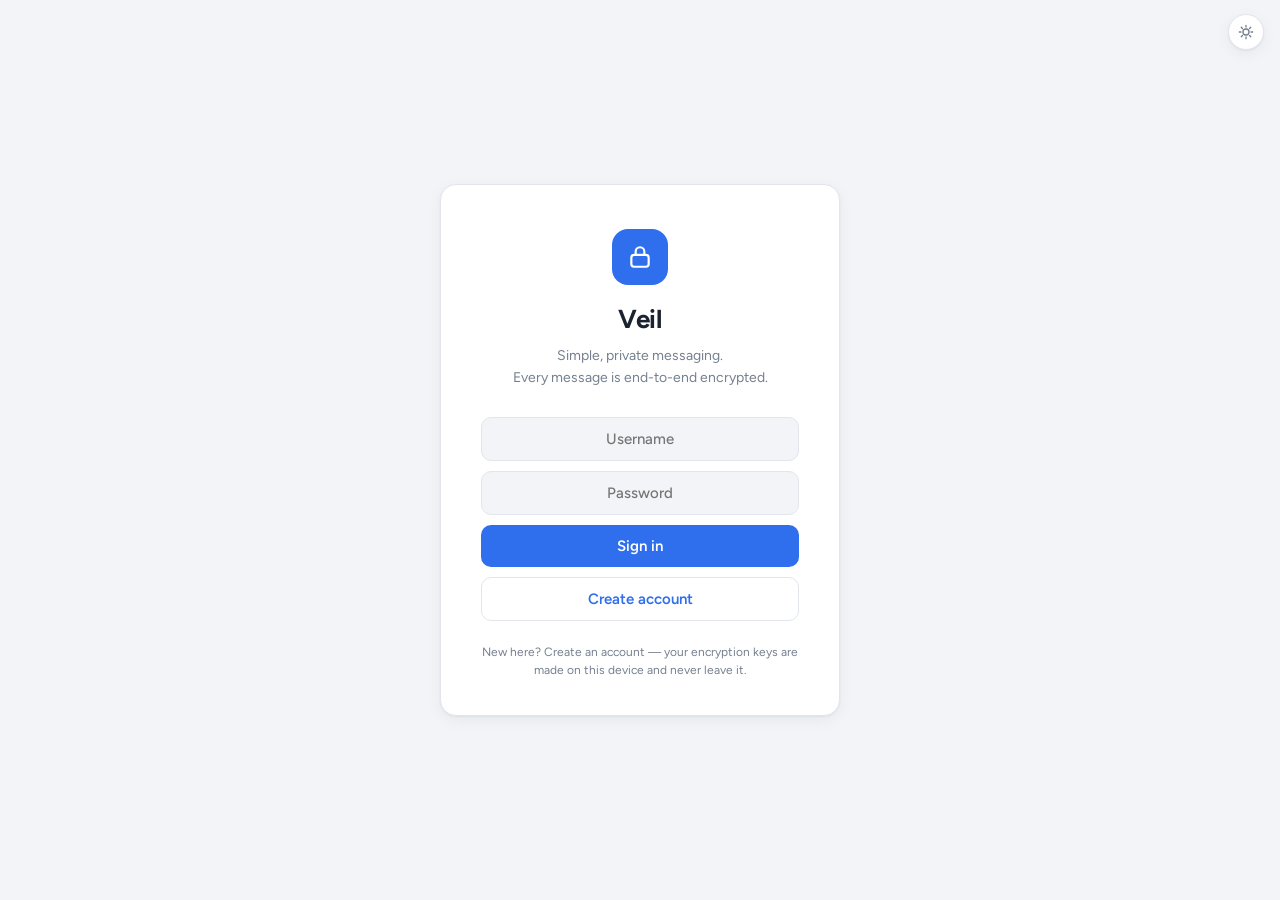
==== web/app/index.html @ 097c7e66 "accounts + dark mode relay: register/login with pbkdf2-sha256 password hashing (pure OTP crypto, no " ====
<!doctype html>
<html lang="en">
<head>
  <meta charset="utf-8" />
  <meta name="viewport" content="width=device-width, initial-scale=1" />
  <title>Veil</title>
  <link rel="preconnect" href="https://fonts.googleapis.com" />
  <link rel="preconnect" href="https://fonts.gstatic.com" crossorigin />
  <link href="https://fonts.googleapis.com/css2?family=Figtree:wght@400;500;600;700&family=JetBrains+Mono:wght@400;500&display=swap" rel="stylesheet" />
  <link rel="stylesheet" href="style.css" />
</head>
<body>
  <button id="theme-toggle" title="Toggle dark mode">
    <svg class="ic-sun" viewBox="0 0 24 24" width="16" height="16" fill="none" stroke="currentColor" stroke-width="2" stroke-linecap="round">
      <circle cx="12" cy="12" r="4.5" />
      <path d="M12 2v2.5M12 19.5V22M2 12h2.5M19.5 12H22M4.9 4.9l1.8 1.8M17.3 17.3l1.8 1.8M19.1 4.9l-1.8 1.8M6.7 17.3l-1.8 1.8" />
    </svg>
    <svg class="ic-moon" viewBox="0 0 24 24" width="16" height="16" fill="none" stroke="currentColor" stroke-width="2" stroke-linecap="round" stroke-linejoin="round">
      <path d="M21 12.8A9 9 0 1 1 11.2 3a7 7 0 0 0 9.8 9.8z" />
    </svg>
  </button>
  <!-- sign in -->
  <div id="gate">
    <div class="gate-card">
      <div class="logo">
        <svg viewBox="0 0 24 24" width="26" height="26" fill="none" stroke="currentColor" stroke-width="2" stroke-linecap="round">
          <rect x="4" y="10" width="16" height="11" rx="2.5" />
          <path d="M8 10V7a4 4 0 0 1 8 0v3" />
        </svg>
      </div>
      <h1>Veil</h1>
      <p class="tagline">Simple, private messaging.<br />Every message is end-to-end encrypted.</p>
      <form id="gate-form" autocomplete="off">
        <input id="gate-name" type="text" placeholder="Username" maxlength="24" spellcheck="false" autocomplete="username" required />
        <input id="gate-pass" type="password" placeholder="Password" minlength="6" autocomplete="current-password" required />
        <button type="submit">Sign in</button>
        <button type="button" id="register-btn" class="secondary">Create account</button>
      </form>
      <p class="gate-hint" id="gate-hint">New here? Create an account — your encryption keys are made on this device and never leave it.</p>
    </div>
  </div>

  <!-- main shell -->
  <main id="shell" hidden>
    <aside id="rail">
      <header class="rail-head">
        <span class="rail-brand">Veil</span>
        <span class="rail-tools">
          <span class="conn" id="conn-dot" title="connection status"></span>
          <button id="signout" class="icon-btn" title="Sign out">
            <svg viewBox="0 0 24 24" width="15" height="15" fill="none" stroke="currentColor" stroke-width="2" stroke-linecap="round" stroke-linejoin="round">
              <path d="M9 21H5a2 2 0 0 1-2-2V5a2 2 0 0 1 2-2h4" />
              <path d="M16 17l5-5-5-5M21 12H9" />
            </svg>
          </button>
        </span>
      </header>
      <div class="me">
        <span class="me-label">Signed in as</span>
        <span class="me-name" id="me-name"></span>
      </div>
      <form id="new-chat" autocomplete="off">
        <input id="new-chat-name" type="text" placeholder="Start a chat — enter a name" spellcheck="false" />
        <button type="submit" title="Start an encrypted chat">+</button>
      </form>
      <nav id="chat-list"></nav>
      <footer class="rail-foot">
        <svg viewBox="0 0 24 24" width="11" height="11" fill="none" stroke="currentColor" stroke-width="2.4" stroke-linecap="round">
          <rect x="4" y="10" width="16" height="11" rx="2.5" />
          <path d="M8 10V7a4 4 0 0 1 8 0v3" />
        </svg>
        <span>End-to-end encrypted · MLS</span>
      </footer>
    </aside>

    <section id="convo" class="empty">
      <div id="convo-empty">
        <p class="big-quiet">Select a chat</p>
        <p class="small-quiet">or start a new one — all messages are end-to-end encrypted</p>
      </div>
      <div id="convo-live" hidden>
        <header id="convo-head">
          <div class="head-id">
            <span class="avatar" id="convo-avatar"></span>
            <div>
              <h2 id="convo-title"></h2>
              <span id="convo-members" class="head-sub"></span>
            </div>
          </div>
          <div class="head-actions">
            <button id="add-person" title="Add someone to this chat">Add people</button>
            <button id="peek-wire" title="What the server actually sees">
              <svg viewBox="0 0 24 24" width="12" height="12" fill="none" stroke="currentColor" stroke-width="2.4" stroke-linecap="round">
                <rect x="4" y="10" width="16" height="11" rx="2.5" />
                <path d="M8 10V7a4 4 0 0 1 8 0v3" />
              </svg>
              Encryption
            </button>
          </div>
        </header>
        <div id="wire-peek" hidden>
          <p class="peek-title">What the server sees — latest frames, all opaque ciphertext</p>
          <pre id="wire-frames"></pre>
        </div>
        <div id="messages"></div>
        <form id="composer" autocomplete="off">
          <input id="composer-input" type="text" placeholder="Message" spellcheck="false" />
          <button type="submit" title="Send (encrypted)">
            <svg viewBox="0 0 24 24" width="19" height="19" fill="currentColor">
              <path d="M3.4 20.4 21.8 12 3.4 3.6l.01 6.53L15 12 3.41 13.87z" />
            </svg>
          </button>
        </form>
      </div>
    </section>
  </main>

  <script type="module" src="app.js"></script>
</body>
</html>
---- web/app/style.css ----
:root {
  --bg: #f2f4f7;
  --surface: #ffffff;
  --chat-bg: #e9edf2;
  --line: #e2e6ec;
  --text: #1b2330;
  --dim: #75808f;
  --blue: #2f6fed;
  --blue-deep: #2558c4;
  --blue-soft: #eaf1ff;
  --green: #2faf68;
  --red: #e05252;
  --note-bg: rgba(20, 30, 50, 0.07);
  --note-text: #5d6878;
  --scroll: #ccd3dc;
  --font: "Figtree", system-ui, sans-serif;
  --mono: "JetBrains Mono", monospace;
  --shadow: 0 1px 2px rgba(20, 30, 50, 0.06), 0 4px 16px rgba(20, 30, 50, 0.05);
}

:root[data-theme="dark"] {
  --bg: #0e1320;
  --surface: #171e2e;
  --chat-bg: #0b101a;
  --line: #242d42;
  --text: #e9edf5;
  --dim: #8d97ab;
  --blue: #3d7bfd;
  --blue-deep: #2f63d6;
  --blue-soft: rgba(61, 123, 253, 0.16);
  --green: #4cc380;
  --red: #e9606a;
  --note-bg: rgba(255, 255, 255, 0.08);
  --note-text: #9aa4b6;
  --scroll: #2c374f;
  --shadow: 0 1px 2px rgba(0, 0, 0, 0.35), 0 4px 18px rgba(0, 0, 0, 0.3);
}

* { box-sizing: border-box; margin: 0; }

[hidden] { display: none !important; }

html, body { height: 100%; }

body {
  background: var(--bg);
  color: var(--text);
  font-family: var(--font);
  font-size: 14.5px;
  overflow: hidden;
  -webkit-font-smoothing: antialiased;
  transition: background 0.25s;
}

button { font-family: var(--font); }

/* theme toggle — floats over everything, works on the sign-in screen too */
#theme-toggle {
  position: fixed;
  top: 14px;
  right: 16px;
  z-index: 50;
  width: 36px;
  height: 36px;
  border-radius: 50%;
  border: 1px solid var(--line);
  background: var(--surface);
  color: var(--dim);
  display: grid;
  place-items: center;
  cursor: pointer;
  box-shadow: var(--shadow);
  transition: color 0.15s, border-color 0.15s;
}
#theme-toggle:hover { color: var(--blue); border-color: var(--blue); }
#theme-toggle .ic-moon { display: none; }
:root[data-theme="dark"] #theme-toggle .ic-sun { display: none; }
:root[data-theme="dark"] #theme-toggle .ic-moon { display: block; }

.rail-tools { display: flex; align-items: center; gap: 10px; }
.icon-btn {
  background: transparent;
  border: none;
  color: var(--dim);
  padding: 4px;
  border-radius: 6px;
  cursor: pointer;
  display: grid;
  place-items: center;
  transition: color 0.15s, background 0.15s;
}
.icon-btn:hover { color: var(--red); background: var(--bg); }

#gate-form .secondary {
  background: transparent;
  color: var(--blue);
  border: 1px solid var(--line);
}
#gate-form .secondary:hover { background: var(--blue-soft); }

/* ---------- sign in ---------- */
#gate {
  position: fixed;
  inset: 0;
  display: grid;
  place-items: center;
  z-index: 5;
  background: var(--bg);
  transition: opacity 0.4s ease, visibility 0.4s;
}
#gate.lifted { opacity: 0; visibility: hidden; }
.gate-card {
  background: var(--surface);
  border: 1px solid var(--line);
  border-radius: 16px;
  box-shadow: var(--shadow);
  padding: 44px 40px 36px;
  width: min(400px, calc(100vw - 32px));
  text-align: center;
  animation: card-in 0.45s cubic-bezier(0.2, 0.7, 0.2, 1) both;
}
@keyframes card-in { from { opacity: 0; transform: translateY(10px); } to { opacity: 1; transform: none; } }
.logo {
  width: 56px;
  height: 56px;
  border-radius: 16px;
  background: var(--blue);
  color: #fff;
  display: grid;
  place-items: center;
  margin: 0 auto 18px;
}
.gate-card h1 { font-size: 26px; font-weight: 700; letter-spacing: -0.01em; }
.tagline { color: var(--dim); margin: 10px 0 28px; font-size: 14px; line-height: 1.55; }
#gate-form { display: grid; gap: 10px; }
#gate-form input {
  background: var(--bg);
  border: 1px solid var(--line);
  border-radius: 10px;
  color: var(--text);
  font: 500 15px var(--font);
  text-align: center;
  padding: 12px;
  outline: none;
  transition: border-color 0.15s, box-shadow 0.15s;
}
#gate-form input:focus { border-color: var(--blue); box-shadow: 0 0 0 3px var(--blue-soft); }
#gate-form button {
  background: var(--blue);
  color: #fff;
  border: none;
  border-radius: 10px;
  font: 600 15px var(--font);
  padding: 12px;
  cursor: pointer;
  transition: background 0.15s;
}
#gate-form button:hover { background: var(--blue-deep); }
.gate-hint { margin-top: 22px; color: var(--dim); font-size: 12px; line-height: 1.5; }
.gate-hint.err { color: var(--red); }

/* ---------- shell ---------- */
#shell {
  display: grid;
  grid-template-columns: 320px 1fr;
  height: 100vh;
}

#rail {
  background: var(--surface);
  border-right: 1px solid var(--line);
  display: flex;
  flex-direction: column;
  min-width: 0;
}
.rail-head {
  display: flex;
  align-items: center;
  justify-content: space-between;
  padding: 16px 18px 8px;
}
.rail-brand { font-size: 19px; font-weight: 700; letter-spacing: -0.01em; }
.conn { width: 9px; height: 9px; border-radius: 50%; background: var(--red); transition: background 0.3s; }
.conn.live { background: var(--green); }

.me { padding: 0 18px 12px; }
.me-label { color: var(--dim); font-size: 12px; margin-right: 6px; }
.me-name { font-weight: 600; }

#new-chat { display: flex; gap: 8px; padding: 0 12px 12px; border-bottom: 1px solid var(--line); }
#new-chat input {
  flex: 1;
  background: var(--bg);
  border: 1px solid transparent;
  border-radius: 9px;
  color: var(--text);
  font: 400 13.5px var(--font);
  padding: 9px 13px;
  outline: none;
  min-width: 0;
  transition: border-color 0.15s, background 0.15s;
}
#new-chat input:focus { background: var(--surface); border-color: var(--blue); }
#new-chat button {
  background: var(--blue);
  border: none;
  border-radius: 9px;
  color: #fff;
  font-size: 18px;
  width: 38px;
  cursor: pointer;
  transition: background 0.15s;
}
#new-chat button:hover { background: var(--blue-deep); }

#chat-list { flex: 1; overflow-y: auto; padding: 6px; }
.chat-item {
  width: 100%;
  display: flex;
  align-items: center;
  gap: 12px;
  text-align: left;
  background: transparent;
  border: none;
  border-radius: 10px;
  color: var(--text);
  padding: 9px 12px;
  cursor: pointer;
  transition: background 0.12s;
}
.chat-item:hover { background: var(--bg); }
.chat-item.active { background: var(--blue); color: #fff; }
.chat-item.active .last, .chat-item.active .time { color: rgba(255, 255, 255, 0.75); }

.avatar {
  flex: none;
  width: 42px;
  height: 42px;
  border-radius: 50%;
  display: grid;
  place-items: center;
  color: #fff;
  font-weight: 600;
  font-size: 16px;
  text-transform: uppercase;
  user-select: none;
}

.ci-main { flex: 1; min-width: 0; display: grid; gap: 1px; }
.ci-main .who { font-weight: 600; font-size: 14.5px; white-space: nowrap; overflow: hidden; text-overflow: ellipsis; }
.ci-main .last { color: var(--dim); font-size: 12.5px; white-space: nowrap; overflow: hidden; text-overflow: ellipsis; }
.ci-side { flex: none; display: grid; justify-items: end; gap: 4px; }
.ci-side .time { color: var(--dim); font-size: 11px; }
.badge {
  background: var(--blue);
  color: #fff;
  font-size: 11px;
  font-weight: 600;
  border-radius: 10px;
  padding: 1px 7px;
}
.chat-item.active .badge { background: #fff; color: var(--blue); }

.rail-foot {
  display: flex;
  align-items: center;
  gap: 6px;
  padding: 11px 18px;
  border-top: 1px solid var(--line);
  color: var(--dim);
  font-size: 11.5px;
}

/* ---------- conversation ---------- */
#convo { display: flex; flex-direction: column; height: 100vh; background: var(--chat-bg); min-width: 0; }
#convo-empty { flex: 1; display: grid; place-content: center; gap: 6px; text-align: center; }
.big-quiet { font-size: 17px; font-weight: 600; color: var(--dim); }
.small-quiet { color: var(--dim); font-size: 13px; }

#convo-live { display: flex; flex-direction: column; height: 100vh; }
#convo-head {
  display: flex;
  align-items: center;
  justify-content: space-between;
  padding: 10px 18px;
  background: var(--surface);
  border-bottom: 1px solid var(--line);
}
.head-id { display: flex; align-items: center; gap: 12px; min-width: 0; }
.head-id .avatar { width: 40px; height: 40px; font-size: 15px; }
#convo-title { font-size: 16px; font-weight: 700; letter-spacing: -0.01em; }
.head-sub { color: var(--green); font-size: 12px; }
.head-actions { display: flex; gap: 8px; }
.head-actions button {
  display: inline-flex;
  align-items: center;
  gap: 6px;
  background: transparent;
  border: 1px solid var(--line);
  border-radius: 8px;
  color: var(--dim);
  font: 500 12.5px var(--font);
  padding: 7px 12px;
  cursor: pointer;
  transition: border-color 0.15s, color 0.15s, background 0.15s;
}
.head-actions button:hover { border-color: var(--blue); color: var(--blue); background: var(--blue-soft); }
#peek-wire.flash { animation: peek-flash 0.5s; }
@keyframes peek-flash {
  0% { border-color: var(--blue); color: var(--blue); background: var(--blue-soft); }
  100% { background: transparent; }
}

#wire-peek {
  background: var(--surface);
  border-bottom: 1px solid var(--line);
  padding: 12px 18px;
  max-height: 170px;
  overflow-y: auto;
}
.peek-title { color: var(--dim); font-size: 11.5px; font-weight: 600; margin-bottom: 6px; }
#wire-frames { color: var(--dim); font-family: var(--mono); font-size: 11px; line-height: 1.7; white-space: pre-wrap; word-break: break-all; }

#messages {
  flex: 1;
  overflow-y: auto;
  padding: 22px 8%;
  display: flex;
  flex-direction: column;
  gap: 6px;
}
.msg { max-width: 62%; display: grid; gap: 2px; animation: msg-in 0.22s ease-out; }
@keyframes msg-in { from { opacity: 0; transform: translateY(5px); } to { opacity: 1; transform: none; } }
.msg.out { align-self: flex-end; }
.msg .sender { font-size: 12px; font-weight: 600; padding-left: 12px; }
.msg .bubble {
  position: relative;
  border-radius: 16px;
  padding: 8px 13px;
  font-size: 14.5px;
  line-height: 1.45;
  word-break: break-word;
  width: fit-content;
  box-shadow: 0 1px 1px rgba(20, 30, 50, 0.05);
}
.msg.in .bubble { background: var(--surface); border-bottom-left-radius: 5px; }
.msg.out .bubble { background: var(--blue); color: #fff; border-bottom-right-radius: 5px; margin-left: auto; }
.msg .bubble .t {
  float: right;
  margin: 9px -3px -3px 9px;
  font-size: 10.5px;
  color: var(--dim);
  user-select: none;
}
.msg.out .bubble .t { color: rgba(255, 255, 255, 0.7); }
.msg.sys { align-self: center; max-width: 86%; }
.msg.sys .note {
  background: var(--note-bg);
  color: var(--note-text);
  font-size: 12px;
  border-radius: 12px;
  padding: 4px 12px;
  text-align: center;
}

#composer {
  display: flex;
  gap: 10px;
  padding: 12px 8%;
  background: var(--surface);
  border-top: 1px solid var(--line);
}
#composer input {
  flex: 1;
  background: var(--bg);
  border: 1px solid transparent;
  border-radius: 22px;
  color: var(--text);
  font: 400 14.5px var(--font);
  padding: 11px 18px;
  outline: none;
  min-width: 0;
  transition: border-color 0.15s, background 0.15s;
}
#composer input:focus { background: var(--surface); border-color: var(--blue); }
#composer button {
  flex: none;
  width: 44px;
  height: 44px;
  border-radius: 50%;
  background: var(--blue);
  border: none;
  color: #fff;
  display: grid;
  place-items: center;
  cursor: pointer;
  transition: background 0.15s, transform 0.1s;
}
#composer button:hover { background: var(--blue-deep); }
#composer button:active { transform: scale(0.94); }

::-webkit-scrollbar { width: 8px; }
::-webkit-scrollbar-thumb { background: var(--scroll); border-radius: 4px; }
::-webkit-scrollbar-track { background: transparent; }
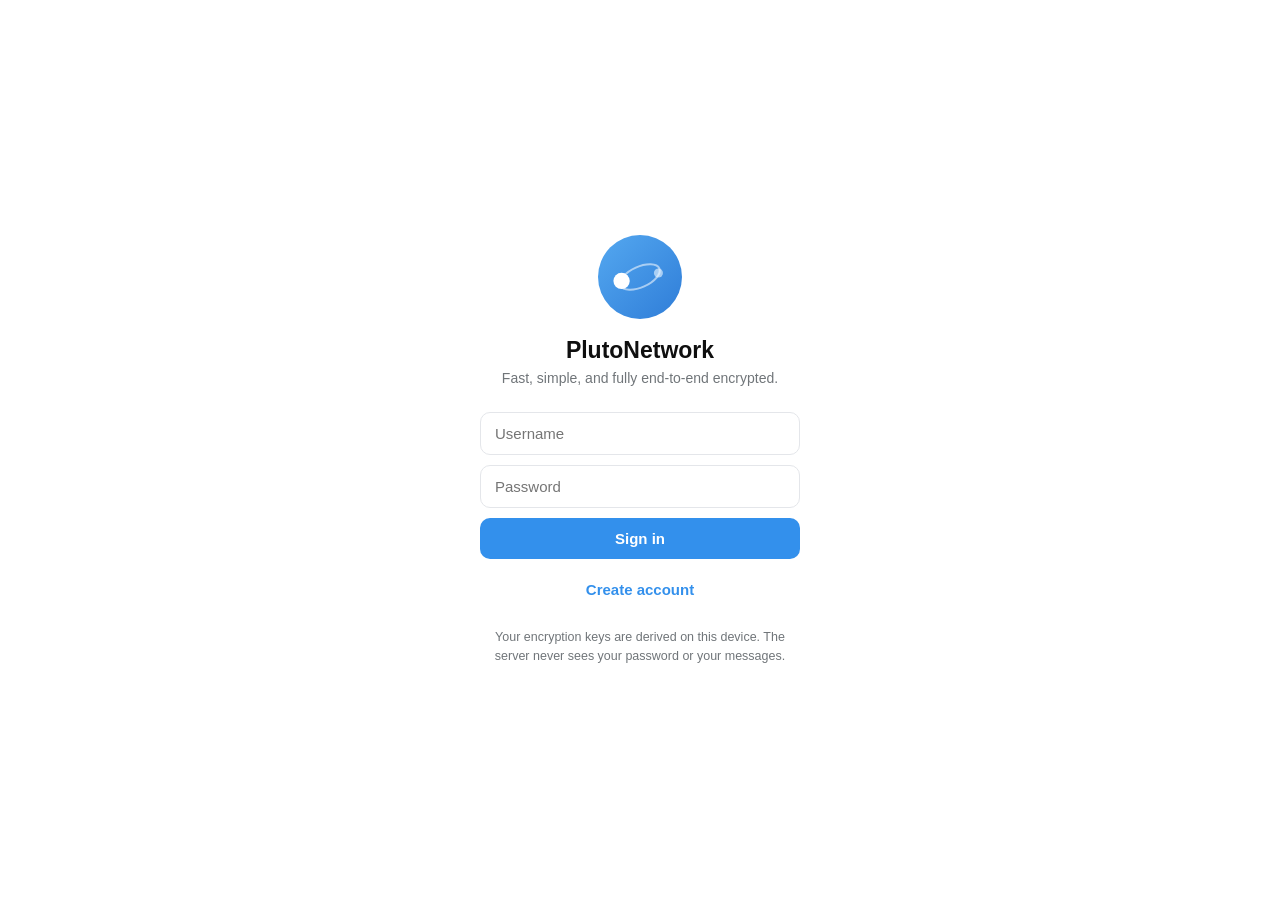
==== commit 37192b95: "PlutoNetwork: rename from Veil, Telegram-style UI, media, vault sync, deploy - Rename Veil -> PlutoN" ====
--- a/web/app/index.html
+++ b/web/app/index.html
@@ -3,40 +3,35 @@
 <head>
   <meta charset="utf-8" />
   <meta name="viewport" content="width=device-width, initial-scale=1" />
-  <title>Veil</title>
-  <link rel="preconnect" href="https://fonts.googleapis.com" />
-  <link rel="preconnect" href="https://fonts.gstatic.com" crossorigin />
-  <link href="https://fonts.googleapis.com/css2?family=Figtree:wght@400;500;600;700&family=JetBrains+Mono:wght@400;500&display=swap" rel="stylesheet" />
-  <link rel="stylesheet" href="style.css" />
+  <title>PlutoNetwork</title>
+  <link rel="icon" type="image/svg+xml" href="favicon.svg" />
+  <link rel="stylesheet" href="style.css?v=2" />
 </head>
 <body>
-  <button id="theme-toggle" title="Toggle dark mode">
-    <svg class="ic-sun" viewBox="0 0 24 24" width="16" height="16" fill="none" stroke="currentColor" stroke-width="2" stroke-linecap="round">
-      <circle cx="12" cy="12" r="4.5" />
-      <path d="M12 2v2.5M12 19.5V22M2 12h2.5M19.5 12H22M4.9 4.9l1.8 1.8M17.3 17.3l1.8 1.8M19.1 4.9l-1.8 1.8M6.7 17.3l-1.8 1.8" />
-    </svg>
-    <svg class="ic-moon" viewBox="0 0 24 24" width="16" height="16" fill="none" stroke="currentColor" stroke-width="2" stroke-linecap="round" stroke-linejoin="round">
-      <path d="M21 12.8A9 9 0 1 1 11.2 3a7 7 0 0 0 9.8 9.8z" />
-    </svg>
-  </button>
+  <!-- the Binary mark: Pluto + Charon around a shared barycenter -->
+  <svg width="0" height="0" style="position:absolute" aria-hidden="true">
+    <defs>
+      <symbol id="mark" viewBox="0 0 96 96">
+        <ellipse cx="48" cy="48" rx="35" ry="17" fill="none" stroke="var(--mk-ring)" stroke-width="3.4" transform="rotate(-24 48 48)"/>
+        <circle cx="17.5" cy="54.5" r="13.5" fill="var(--mk-1)"/>
+        <circle cx="78.5" cy="41.5" r="7.5" fill="var(--mk-2)"/>
+      </symbol>
+    </defs>
+  </svg>
+
   <!-- sign in -->
   <div id="gate">
     <div class="gate-card">
-      <div class="logo">
-        <svg viewBox="0 0 24 24" width="26" height="26" fill="none" stroke="currentColor" stroke-width="2" stroke-linecap="round">
-          <rect x="4" y="10" width="16" height="11" rx="2.5" />
-          <path d="M8 10V7a4 4 0 0 1 8 0v3" />
-        </svg>
-      </div>
-      <h1>Veil</h1>
-      <p class="tagline">Simple, private messaging.<br />Every message is end-to-end encrypted.</p>
+      <div class="logo"><svg><use href="#mark"/></svg></div>
+      <h1>PlutoNetwork</h1>
+      <p class="tagline">Fast, simple, and fully end-to-end encrypted.</p>
       <form id="gate-form" autocomplete="off">
         <input id="gate-name" type="text" placeholder="Username" maxlength="24" spellcheck="false" autocomplete="username" required />
         <input id="gate-pass" type="password" placeholder="Password" minlength="6" autocomplete="current-password" required />
         <button type="submit">Sign in</button>
         <button type="button" id="register-btn" class="secondary">Create account</button>
       </form>
-      <p class="gate-hint" id="gate-hint">New here? Create an account — your encryption keys are made on this device and never leave it.</p>
+      <p class="gate-hint" id="gate-hint">Your encryption keys are derived on this device. The server never sees your password or your messages.</p>
     </div>
   </div>
 
@@ -44,39 +39,56 @@
   <main id="shell" hidden>
     <aside id="rail">
       <header class="rail-head">
-        <span class="rail-brand">Veil</span>
+        <span class="brand-mark"><svg><use href="#mark"/></svg></span>
+        <span class="rail-brand">PlutoNetwork</span>
         <span class="rail-tools">
           <span class="conn" id="conn-dot" title="connection status"></span>
+          <button id="settings-btn" class="icon-btn" title="Settings">
+            <svg viewBox="0 0 24 24" width="17" height="17" fill="none" stroke="currentColor" stroke-width="2" stroke-linecap="round" stroke-linejoin="round">
+              <circle cx="12" cy="12" r="3" />
+              <path d="M19.4 15a1.65 1.65 0 0 0 .33 1.82l.06.06a2 2 0 1 1-2.83 2.83l-.06-.06a1.65 1.65 0 0 0-1.82-.33 1.65 1.65 0 0 0-1 1.51V21a2 2 0 1 1-4 0v-.09a1.65 1.65 0 0 0-1-1.51 1.65 1.65 0 0 0-1.82.33l-.06.06a2 2 0 1 1-2.83-2.83l.06-.06a1.65 1.65 0 0 0 .33-1.82 1.65 1.65 0 0 0-1.51-1H3a2 2 0 1 1 0-4h.09a1.65 1.65 0 0 0 1.51-1 1.65 1.65 0 0 0-.33-1.82l-.06-.06a2 2 0 1 1 2.83-2.83l.06.06a1.65 1.65 0 0 0 1.82.33h.01a1.65 1.65 0 0 0 1-1.51V3a2 2 0 1 1 4 0v.09a1.65 1.65 0 0 0 1 1.51h.01a1.65 1.65 0 0 0 1.82-.33l.06-.06a2 2 0 1 1 2.83 2.83l-.06.06a1.65 1.65 0 0 0-.33 1.82v.01a1.65 1.65 0 0 0 1.51 1H21a2 2 0 1 1 0 4h-.09a1.65 1.65 0 0 0-1.51 1z" />
+            </svg>
+          </button>
+          <button id="theme-toggle" class="icon-btn" title="Toggle dark mode">
+            <svg class="ic-sun" viewBox="0 0 24 24" width="17" height="17" fill="none" stroke="currentColor" stroke-width="2" stroke-linecap="round">
+              <circle cx="12" cy="12" r="4.5" />
+              <path d="M12 2v2.5M12 19.5V22M2 12h2.5M19.5 12H22M4.9 4.9l1.8 1.8M17.3 17.3l1.8 1.8M19.1 4.9l-1.8 1.8M6.7 17.3l-1.8 1.8" />
+            </svg>
+            <svg class="ic-moon" viewBox="0 0 24 24" width="17" height="17" fill="none" stroke="currentColor" stroke-width="2" stroke-linecap="round" stroke-linejoin="round">
+              <path d="M21 12.8A9 9 0 1 1 11.2 3a7 7 0 0 0 9.8 9.8z" />
+            </svg>
+          </button>
           <button id="signout" class="icon-btn" title="Sign out">
-            <svg viewBox="0 0 24 24" width="15" height="15" fill="none" stroke="currentColor" stroke-width="2" stroke-linecap="round" stroke-linejoin="round">
+            <svg viewBox="0 0 24 24" width="17" height="17" fill="none" stroke="currentColor" stroke-width="2" stroke-linecap="round" stroke-linejoin="round">
               <path d="M9 21H5a2 2 0 0 1-2-2V5a2 2 0 0 1 2-2h4" />
               <path d="M16 17l5-5-5-5M21 12H9" />
             </svg>
           </button>
         </span>
       </header>
-      <div class="me">
-        <span class="me-label">Signed in as</span>
-        <span class="me-name" id="me-name"></span>
-      </div>
-      <form id="new-chat" autocomplete="off">
-        <input id="new-chat-name" type="text" placeholder="Start a chat — enter a name" spellcheck="false" />
-        <button type="submit" title="Start an encrypted chat">+</button>
+      <div class="rail-search">
+        <svg viewBox="0 0 24 24" width="16" height="16" fill="none" stroke="currentColor" stroke-width="2" stroke-linecap="round">
+          <circle cx="11" cy="11" r="7" />
+          <path d="M20.5 20.5 16 16" />
+        </svg>
+        <input id="search" type="text" placeholder="Search" spellcheck="false" />
+      </div>
+      <nav id="chat-list"></nav>
+      <form id="new-chat" autocomplete="off" hidden>
+        <input id="new-chat-name" type="text" placeholder="Username to message…" spellcheck="false" />
+        <button type="submit">Start encrypted chat</button>
       </form>
-      <nav id="chat-list"></nav>
-      <footer class="rail-foot">
-        <svg viewBox="0 0 24 24" width="11" height="11" fill="none" stroke="currentColor" stroke-width="2.4" stroke-linecap="round">
-          <rect x="4" y="10" width="16" height="11" rx="2.5" />
-          <path d="M8 10V7a4 4 0 0 1 8 0v3" />
+      <button id="fab" title="New message">
+        <svg viewBox="0 0 24 24" width="22" height="22" fill="none" stroke="currentColor" stroke-width="2" stroke-linecap="round" stroke-linejoin="round">
+          <path d="M12 20h9" />
+          <path d="M16.5 3.5a2.1 2.1 0 0 1 3 3L7 19l-4 1 1-4Z" />
         </svg>
-        <span>End-to-end encrypted · MLS</span>
-      </footer>
+      </button>
     </aside>
 
     <section id="convo" class="empty">
       <div id="convo-empty">
-        <p class="big-quiet">Select a chat</p>
-        <p class="small-quiet">or start a new one — all messages are end-to-end encrypted</p>
+        <span class="empty-pill">Select a chat to start messaging</span>
       </div>
       <div id="convo-live" hidden>
         <header id="convo-head">
@@ -88,33 +100,108 @@
             </div>
           </div>
           <div class="head-actions">
-            <button id="add-person" title="Add someone to this chat">Add people</button>
-            <button id="peek-wire" title="What the server actually sees">
-              <svg viewBox="0 0 24 24" width="12" height="12" fill="none" stroke="currentColor" stroke-width="2.4" stroke-linecap="round">
+            <button id="add-person" class="icon-btn" title="Add someone to this chat">
+              <svg viewBox="0 0 24 24" width="20" height="20" fill="none" stroke="currentColor" stroke-width="2" stroke-linecap="round" stroke-linejoin="round">
+                <path d="M16 21v-2a4 4 0 0 0-4-4H6a4 4 0 0 0-4 4v2" />
+                <circle cx="9" cy="7" r="4" />
+                <path d="M19 8v6M22 11h-6" />
+              </svg>
+            </button>
+            <button id="peek-wire" class="icon-btn" title="What the server actually sees">
+              <svg viewBox="0 0 24 24" width="18" height="18" fill="none" stroke="currentColor" stroke-width="2.2" stroke-linecap="round">
                 <rect x="4" y="10" width="16" height="11" rx="2.5" />
                 <path d="M8 10V7a4 4 0 0 1 8 0v3" />
               </svg>
-              Encryption
             </button>
           </div>
         </header>
         <div id="wire-peek" hidden>
-          <p class="peek-title">What the server sees — latest frames, all opaque ciphertext</p>
+          <p class="peek-title">What the server sees: latest frames, all opaque ciphertext</p>
           <pre id="wire-frames"></pre>
         </div>
         <div id="messages"></div>
+        <div id="dead-banner" hidden>
+          <span>History restored from your encrypted backup. You'll be able to write here again once someone re-adds you to this chat.</span>
+        </div>
         <form id="composer" autocomplete="off">
+          <button type="button" id="attach-btn" class="icon-btn" title="Attach a photo, video or file">
+            <svg viewBox="0 0 24 24" width="22" height="22" fill="none" stroke="currentColor" stroke-width="2" stroke-linecap="round" stroke-linejoin="round">
+              <path d="m21.4 11.05-9.19 9.19a6 6 0 0 1-8.49-8.49l9.2-9.19a4 4 0 0 1 5.65 5.66l-9.2 9.19a2 2 0 0 1-2.82-2.83l8.49-8.48" />
+            </svg>
+          </button>
+          <input id="file-input" type="file" multiple hidden />
           <input id="composer-input" type="text" placeholder="Message" spellcheck="false" />
-          <button type="submit" title="Send (encrypted)">
-            <svg viewBox="0 0 24 24" width="19" height="19" fill="currentColor">
+          <button type="submit" id="send-btn" title="Send (encrypted)" hidden>
+            <svg viewBox="0 0 24 24" width="22" height="22" fill="currentColor">
               <path d="M3.4 20.4 21.8 12 3.4 3.6l.01 6.53L15 12 3.41 13.87z" />
             </svg>
           </button>
+          <button type="button" id="mic-btn" class="icon-btn" title="Record a voice message">
+            <svg viewBox="0 0 24 24" width="22" height="22" fill="none" stroke="currentColor" stroke-width="2" stroke-linecap="round" stroke-linejoin="round">
+              <rect x="9" y="2" width="6" height="12" rx="3" />
+              <path d="M5 10a7 7 0 0 0 14 0M12 17v4" />
+            </svg>
+          </button>
         </form>
+        <div id="rec-bar" hidden>
+          <span class="rec-dot"></span>
+          <span id="rec-time">0:00</span>
+          <span class="rec-hint">Recording voice message…</span>
+          <button type="button" id="rec-cancel">Cancel</button>
+          <button type="button" id="rec-send" title="Send voice message">
+            <svg viewBox="0 0 24 24" width="22" height="22" fill="currentColor">
+              <path d="M3.4 20.4 21.8 12 3.4 3.6l.01 6.53L15 12 3.41 13.87z" />
+            </svg>
+          </button>
+        </div>
       </div>
     </section>
   </main>
 
-  <script type="module" src="app.js"></script>
+  <div id="lightbox" hidden></div>
+
+  <!-- settings -->
+  <div id="settings-overlay" hidden>
+    <div id="settings">
+      <header class="s-head">
+        <h3>Settings</h3>
+        <button id="settings-close" class="icon-btn" title="Close">
+          <svg viewBox="0 0 24 24" width="18" height="18" fill="none" stroke="currentColor" stroke-width="2.2" stroke-linecap="round">
+            <path d="M6 6l12 12M18 6L6 18" />
+          </svg>
+        </button>
+      </header>
+      <div class="s-account">
+        <button type="button" id="avatar-btn" title="Set a profile photo">
+          <span class="avatar" id="s-avatar"></span>
+          <span class="avatar-edit">
+            <svg viewBox="0 0 24 24" width="12" height="12" fill="none" stroke="currentColor" stroke-width="2.2" stroke-linecap="round" stroke-linejoin="round">
+              <path d="M23 19a2 2 0 0 1-2 2H3a2 2 0 0 1-2-2V8a2 2 0 0 1 2-2h4l2-3h6l2 3h4a2 2 0 0 1 2 2z" />
+              <circle cx="12" cy="13" r="4" />
+            </svg>
+          </span>
+        </button>
+        <div>
+          <div class="s-name" id="s-name"></div>
+          <div class="s-sub">end-to-end encrypted</div>
+          <button type="button" id="avatar-remove" class="s-remove" hidden>Remove photo</button>
+        </div>
+        <input id="avatar-input" type="file" accept="image/*" hidden />
+      </div>
+      <p class="s-note">Profile photos are re-encoded on your device, so location tags and all other metadata are destroyed. They're end-to-end encrypted; only people you chat with can see them.</p>
+      <div class="s-gap"></div>
+      <form id="pass-form" autocomplete="off">
+        <h4>Change password</h4>
+        <input id="pass-old" type="password" placeholder="Current password" autocomplete="current-password" minlength="6" required />
+        <input id="pass-new" type="password" placeholder="New password" autocomplete="new-password" minlength="6" required />
+        <input id="pass-new2" type="password" placeholder="Repeat new password" autocomplete="new-password" minlength="6" required />
+        <p class="s-warn">Your password unlocks your encryption keys. There is no reset. If you forget it, your message history cannot be recovered.</p>
+        <p id="pass-status" class="s-status" hidden></p>
+        <button type="submit" id="pass-submit">Update password</button>
+      </form>
+    </div>
+  </div>
+
+  <script type="module" src="app.js?v=2"></script>
 </body>
 </html>
--- a/web/app/style.css
+++ b/web/app/style.css
@@ -1,404 +1,463 @@
+/* PlutoNetwork: Telegram-style chat UI. Light + dark via [data-theme]. */
+
 :root {
-  --bg: #f2f4f7;
-  --surface: #ffffff;
-  --chat-bg: #e9edf2;
-  --line: #e2e6ec;
-  --text: #1b2330;
-  --dim: #75808f;
-  --blue: #2f6fed;
-  --blue-deep: #2558c4;
-  --blue-soft: #eaf1ff;
-  --green: #2faf68;
-  --red: #e05252;
-  --note-bg: rgba(20, 30, 50, 0.07);
-  --note-text: #5d6878;
-  --scroll: #ccd3dc;
-  --font: "Figtree", system-ui, sans-serif;
-  --mono: "JetBrains Mono", monospace;
-  --shadow: 0 1px 2px rgba(20, 30, 50, 0.06), 0 4px 16px rgba(20, 30, 50, 0.05);
-}
-
-:root[data-theme="dark"] {
-  --bg: #0e1320;
-  --surface: #171e2e;
-  --chat-bg: #0b101a;
-  --line: #242d42;
-  --text: #e9edf5;
-  --dim: #8d97ab;
-  --blue: #3d7bfd;
-  --blue-deep: #2f63d6;
-  --blue-soft: rgba(61, 123, 253, 0.16);
-  --green: #4cc380;
-  --red: #e9606a;
-  --note-bg: rgba(255, 255, 255, 0.08);
-  --note-text: #9aa4b6;
-  --scroll: #2c374f;
-  --shadow: 0 1px 2px rgba(0, 0, 0, 0.35), 0 4px 18px rgba(0, 0, 0, 0.3);
-}
-
-* { box-sizing: border-box; margin: 0; }
+  --accent: #3390ec;
+  --accent-fg: #fff;
+  --bg: #fff;
+  --bg-chat: #d9e2ec;
+  --bg-chat-tint: radial-gradient(1200px 800px at 20% 0%, #e3ecf6 0%, #d9e2ec 55%, #cfdae7 100%);
+  --bubble-in: #fff;
+  --bubble-out: #effdde;
+  --bubble-out-accent: #62ac55;
+  --text: #0f0f0f;
+  --text-2: #707579;
+  --line: #e4e6ea;
+  --hover: #f4f4f5;
+  --active: #3390ec;
+  --active-fg: #fff;
+  --badge: #3390ec;
+  --pill: rgba(0, 0, 0, 0.28);
+  --danger: #e53935;
+  --scroll: rgba(0, 0, 0, 0.18);
+}
+
+[data-theme="dark"] {
+  --accent: #6ab3f3;
+  --accent-fg: #fff;
+  --bg: #17212b;
+  --bg-chat: #0e1621;
+  --bg-chat-tint: radial-gradient(1200px 800px at 20% 0%, #14202e 0%, #0e1621 60%, #0a111a 100%);
+  --bubble-in: #182533;
+  --bubble-out: #2b5278;
+  --bubble-out-accent: #7da8d3;
+  --text: #f5f5f5;
+  --text-2: #708499;
+  --line: #101921;
+  --hover: #202b36;
+  --active: #2b5278;
+  --active-fg: #fff;
+  --badge: #4082bc;
+  --pill: rgba(0, 0, 0, 0.4);
+  --scroll: rgba(255, 255, 255, 0.14);
+}
+
+* { margin: 0; padding: 0; box-sizing: border-box; }
 
 [hidden] { display: none !important; }
 
-html, body { height: 100%; }
+html.theming, html.theming * { transition: background 0.35s, background-color 0.35s, color 0.35s, border-color 0.35s; }
 
 body {
+  font-family: -apple-system, BlinkMacSystemFont, "Segoe UI", Roboto, Helvetica, Arial, sans-serif;
+  font-size: 15px;
+  color: var(--text);
+  background: var(--bg-chat);
+  height: 100vh;
+  overflow: hidden;
+}
+
+button { font: inherit; cursor: pointer; border: none; background: none; color: inherit; }
+input { font: inherit; color: inherit; }
+
+::-webkit-scrollbar { width: 5px; }
+::-webkit-scrollbar-thumb { background: var(--scroll); border-radius: 3px; }
+::-webkit-scrollbar-track { background: transparent; }
+
+/* ---------- sign-in gate ---------- */
+
+#gate {
+  position: fixed; inset: 0; z-index: 20;
+  display: flex; align-items: center; justify-content: center;
   background: var(--bg);
-  color: var(--text);
-  font-family: var(--font);
-  font-size: 14.5px;
+  transition: opacity 0.35s, visibility 0.35s;
+}
+#gate.lifted { opacity: 0; visibility: hidden; }
+
+.gate-card { width: 320px; text-align: center; }
+.logo {
+  width: 84px; height: 84px; margin: 0 auto 18px;
+  border-radius: 50%;
+  background: linear-gradient(135deg, #54a8f0, #2f7dd8);
+  display: flex; align-items: center; justify-content: center;
+  --mk-1: #fff; --mk-2: rgba(234, 245, 255, 0.62); --mk-ring: rgba(255, 255, 255, 0.55);
+}
+.logo svg { width: 58px; height: 58px; }
+.gate-card h1 { font-size: 23px; font-weight: 600; margin-bottom: 6px; }
+.tagline { color: var(--text-2); font-size: 14px; margin-bottom: 26px; }
+#gate-form { display: flex; flex-direction: column; gap: 10px; }
+#gate-form input {
+  padding: 12px 14px; border-radius: 10px;
+  border: 1.5px solid var(--line); background: var(--bg); outline: none;
+}
+#gate-form input:focus { border-color: var(--accent); }
+#gate-form button {
+  padding: 12px; border-radius: 10px; font-weight: 600;
+  background: var(--accent); color: var(--accent-fg);
+}
+#gate-form button.secondary { background: none; color: var(--accent); }
+.gate-hint { margin-top: 18px; font-size: 12.5px; color: var(--text-2); line-height: 1.45; }
+.gate-hint.err { color: var(--danger); }
+
+/* ---------- shell ---------- */
+
+#shell { display: flex; height: 100vh; }
+
+/* ---------- sidebar ---------- */
+
+#rail {
+  width: 26%; min-width: 270px; max-width: 420px;
+  background: var(--bg);
+  border-right: 1px solid var(--line);
+  display: flex; flex-direction: column;
+  position: relative;
+}
+
+.rail-head {
+  display: flex; align-items: center; gap: 9px;
+  padding: 10px 12px 6px;
+}
+.brand-mark {
+  width: 30px; height: 30px; border-radius: 50%;
+  background: linear-gradient(135deg, #54a8f0, #2f7dd8);
+  display: flex; align-items: center; justify-content: center;
+  flex: none;
+  --mk-1: #fff; --mk-2: rgba(234, 245, 255, 0.62); --mk-ring: rgba(255, 255, 255, 0.55);
+}
+.brand-mark svg { width: 21px; height: 21px; }
+.rail-brand { font-weight: 600; font-size: 15.5px; flex: 1; }
+.rail-tools { display: flex; align-items: center; gap: 2px; }
+
+.icon-btn {
+  width: 36px; height: 36px; border-radius: 50%;
+  display: flex; align-items: center; justify-content: center;
+  color: var(--text-2);
+}
+.icon-btn:hover { background: var(--hover); }
+
+.ic-moon { display: none; }
+[data-theme="dark"] .ic-moon { display: block; }
+[data-theme="dark"] .ic-sun { display: none; }
+
+.conn { width: 8px; height: 8px; border-radius: 50%; background: var(--danger); margin-right: 4px; }
+.conn.live { background: #4fae4e; }
+
+.rail-search {
+  margin: 4px 12px 8px; padding: 0 12px;
+  display: flex; align-items: center; gap: 8px;
+  background: var(--hover); border-radius: 18px;
+  color: var(--text-2);
+}
+.rail-search input {
+  flex: 1; padding: 8px 0; background: none; border: none; outline: none;
+}
+
+#chat-list { flex: 1; overflow-y: auto; padding: 0 6px 70px; }
+
+.chat-item {
+  width: 100%; display: flex; align-items: center; gap: 11px;
+  padding: 8px 10px; border-radius: 10px; text-align: left;
+}
+.chat-item:hover { background: var(--hover); }
+.chat-item.active { background: var(--active); color: var(--active-fg); }
+.chat-item.active .who, .chat-item.active .last, .chat-item.active .time { color: var(--active-fg); }
+.chat-item.active .last { opacity: 0.85; }
+
+.avatar {
+  width: 50px; height: 50px; border-radius: 50%; flex: none;
+  color: #fff; font-weight: 600; font-size: 18px;
+  display: flex; align-items: center; justify-content: center;
+  text-transform: uppercase;
+  position: relative; overflow: hidden;
+}
+.avatar img {
+  position: absolute; inset: 0;
+  width: 100%; height: 100%; object-fit: cover;
+}
+.ci-main { flex: 1; min-width: 0; display: flex; flex-direction: column; gap: 2px; }
+.who { font-weight: 600; font-size: 14.5px; white-space: nowrap; overflow: hidden; text-overflow: ellipsis; }
+.last { font-size: 13.5px; color: var(--text-2); white-space: nowrap; overflow: hidden; text-overflow: ellipsis; }
+.ci-side { display: flex; flex-direction: column; align-items: flex-end; gap: 5px; flex: none; }
+.time { font-size: 11.5px; color: var(--text-2); }
+.badge {
+  min-width: 20px; height: 20px; padding: 0 6px; border-radius: 10px;
+  background: var(--badge); color: #fff; font-size: 12px; font-weight: 600;
+  display: flex; align-items: center; justify-content: center;
+}
+
+#fab {
+  position: absolute; right: 14px; bottom: 14px;
+  width: 54px; height: 54px; border-radius: 50%;
+  background: var(--accent); color: var(--accent-fg);
+  display: flex; align-items: center; justify-content: center;
+  box-shadow: 0 4px 12px rgba(0, 0, 0, 0.25);
+  transition: transform 0.15s;
+}
+#fab:hover { transform: scale(1.06); }
+#fab.open { transform: rotate(45deg); }
+
+#new-chat {
+  position: absolute; right: 14px; bottom: 78px; z-index: 5;
+  width: min(260px, calc(100% - 28px));
+  background: var(--bg); border: 1px solid var(--line); border-radius: 12px;
+  box-shadow: 0 6px 20px rgba(0, 0, 0, 0.18);
+  padding: 10px; display: flex; flex-direction: column; gap: 8px;
+}
+#new-chat[hidden] { display: none; }
+#new-chat input {
+  padding: 9px 11px; border-radius: 8px; border: 1.5px solid var(--line);
+  background: var(--bg); outline: none;
+}
+#new-chat input:focus { border-color: var(--accent); }
+#new-chat button {
+  padding: 9px; border-radius: 8px; background: var(--accent);
+  color: var(--accent-fg); font-weight: 600; font-size: 13.5px;
+}
+
+/* ---------- conversation ---------- */
+
+#convo {
+  flex: 1; min-width: 0;
+  background: var(--bg-chat-tint);
+  display: flex; flex-direction: column;
+}
+#convo-empty { flex: 1; display: flex; align-items: center; justify-content: center; }
+#convo.empty #convo-empty { display: flex; }
+.empty-pill {
+  background: var(--pill); color: #fff;
+  padding: 6px 14px; border-radius: 15px; font-size: 13.5px;
+}
+
+#convo-live { flex: 1; min-height: 0; display: flex; flex-direction: column; }
+#convo-live[hidden] { display: none; }
+
+#convo-head {
+  background: var(--bg); border-bottom: 1px solid var(--line);
+  padding: 7px 14px;
+  display: flex; align-items: center; justify-content: space-between;
+  flex: none;
+}
+.head-id { display: flex; align-items: center; gap: 11px; min-width: 0; }
+.head-id .avatar { width: 40px; height: 40px; font-size: 15px; }
+.head-id h2 { font-size: 15.5px; font-weight: 600; white-space: nowrap; overflow: hidden; text-overflow: ellipsis; }
+.head-sub { font-size: 12.5px; color: var(--text-2); }
+.head-actions { display: flex; gap: 2px; }
+
+#wire-peek {
+  background: var(--bg); border-bottom: 1px solid var(--line);
+  padding: 10px 16px; flex: none;
+}
+.peek-title { font-size: 12px; color: var(--text-2); margin-bottom: 6px; }
+#wire-frames {
+  font-family: ui-monospace, "Cascadia Mono", Consolas, monospace;
+  font-size: 11.5px; color: var(--text-2); line-height: 1.6;
+  overflow-x: auto;
+}
+#peek-wire.flash { animation: sealflash 0.6s; }
+@keyframes sealflash { 30% { color: var(--accent); transform: scale(1.15); } }
+
+#messages {
+  flex: 1; overflow-y: auto;
+  padding: 12px clamp(12px, 6%, 90px) 8px;
+  display: flex; flex-direction: column; gap: 3px;
+}
+
+.date-pill {
+  align-self: center; margin: 10px 0 6px;
+  background: var(--pill); color: #fff;
+  padding: 3px 11px; border-radius: 13px; font-size: 12.5px; font-weight: 500;
+}
+
+.msg { display: flex; flex-direction: column; max-width: min(65%, 480px); }
+.msg.in { align-self: flex-start; }
+.msg.out { align-self: flex-end; }
+.msg.sys { align-self: center; max-width: 85%; margin: 4px 0; }
+.msg.sys .note {
+  background: var(--pill); color: #fff; text-align: center;
+  padding: 3px 11px; border-radius: 13px; font-size: 12.5px;
+}
+
+.bubble {
+  position: relative;
+  background: var(--bubble-in);
+  border-radius: 12px;
+  padding: 6px 10px 7px;
+  font-size: 14.5px; line-height: 1.35;
+  word-wrap: break-word; overflow-wrap: anywhere;
+  box-shadow: 0 1px 1px rgba(0, 0, 0, 0.08);
+}
+.msg.out .bubble { background: var(--bubble-out); }
+.msg.in.tail .bubble { border-bottom-left-radius: 4px; }
+.msg.out.tail .bubble { border-bottom-right-radius: 4px; }
+
+.sender { font-size: 13px; font-weight: 600; padding: 0 0 2px; }
+
+.bubble .t {
+  float: right; margin: 8px -3px -4px 8px;
+  font-size: 11px; color: var(--text-2); white-space: nowrap;
+}
+.msg.out .bubble .t { color: var(--bubble-out-accent); }
+
+/* media bubbles */
+.bubble.media { padding: 3px; overflow: hidden; }
+.bubble.media img, .bubble.media video {
+  display: block; max-width: 100%; max-height: 340px;
+  border-radius: 10px; cursor: pointer;
+}
+.bubble.media video { cursor: default; }
+.bubble.media .t {
+  position: absolute; right: 9px; bottom: 8px; margin: 0;
+  background: rgba(0, 0, 0, 0.45); color: #fff;
+  padding: 1px 7px; border-radius: 10px;
+}
+.media-pending {
+  width: 240px; height: 140px; border-radius: 10px;
+  background: var(--hover);
+  display: flex; align-items: center; justify-content: center;
+  color: var(--text-2); font-size: 13px;
+}
+
+/* voice + file bubbles */
+.voice, .filebox { display: flex; align-items: center; gap: 10px; padding: 4px 4px 4px 2px; min-width: 200px; }
+.play-btn {
+  width: 44px; height: 44px; border-radius: 50%; flex: none;
+  background: var(--accent); color: #fff;
+  display: flex; align-items: center; justify-content: center;
+}
+.msg.out .play-btn { background: var(--bubble-out-accent); }
+.voice-meta { flex: 1; display: flex; flex-direction: column; gap: 5px; padding-right: 6px; }
+.voice-track { height: 4px; border-radius: 2px; background: color-mix(in srgb, var(--accent) 30%, transparent); position: relative; overflow: hidden; }
+.voice-track .fill { position: absolute; inset: 0 100% 0 0; background: var(--accent); }
+.msg.out .voice-track .fill { background: var(--bubble-out-accent); }
+.voice-dur { font-size: 12.5px; color: var(--text-2); }
+.filebox .fname { font-size: 14px; font-weight: 500; word-break: break-all; }
+.filebox .fsize { font-size: 12px; color: var(--text-2); }
+.filebox a { color: inherit; text-decoration: none; display: flex; align-items: center; gap: 10px; flex: 1; }
+
+/* ---------- dead-chat banner ---------- */
+
+#dead-banner {
+  flex: none; background: var(--bg); border-top: 1px solid var(--line);
+  padding: 12px 18px; text-align: center;
+  font-size: 13.5px; color: var(--text-2);
+}
+
+/* ---------- composer ---------- */
+
+#composer {
+  flex: none; display: flex; align-items: center; gap: 4px;
+  background: var(--bg); border-top: 1px solid var(--line);
+  padding: 8px 10px;
+}
+#composer .icon-btn { width: 40px; height: 40px; flex: none; }
+#composer-input {
+  flex: 1; border: none; outline: none; background: none;
+  padding: 10px 6px; font-size: 15px;
+}
+#send-btn { width: 40px; height: 40px; border-radius: 50%; color: var(--accent); flex: none; display: flex; align-items: center; justify-content: center; }
+#send-btn:hover { background: var(--hover); }
+
+#rec-bar {
+  flex: none; display: flex; align-items: center; gap: 10px;
+  background: var(--bg); border-top: 1px solid var(--line);
+  padding: 8px 14px;
+}
+.rec-dot { width: 10px; height: 10px; border-radius: 50%; background: var(--danger); animation: recblink 1s infinite; }
+@keyframes recblink { 50% { opacity: 0.25; } }
+#rec-time { font-variant-numeric: tabular-nums; font-weight: 600; }
+.rec-hint { flex: 1; color: var(--text-2); font-size: 13.5px; }
+#rec-cancel { color: var(--danger); font-weight: 600; padding: 8px 10px; border-radius: 8px; }
+#rec-cancel:hover { background: var(--hover); }
+#rec-send {
+  width: 44px; height: 44px; border-radius: 50%;
+  background: var(--accent); color: var(--accent-fg);
+  display: flex; align-items: center; justify-content: center;
+}
+
+/* ---------- settings ---------- */
+
+#settings-overlay {
+  position: fixed; inset: 0; z-index: 25;
+  background: rgba(0, 0, 0, 0.5);
+  display: flex; align-items: center; justify-content: center;
+  padding: 20px;
+  animation: s-fade 0.15s ease;
+}
+#settings {
+  width: 392px; max-width: 100%;
+  background: var(--bg);
+  border-radius: 16px;
+  box-shadow: 0 16px 56px rgba(0, 0, 0, 0.4);
   overflow: hidden;
-  -webkit-font-smoothing: antialiased;
-  transition: background 0.25s;
-}
-
-button { font-family: var(--font); }
-
-/* theme toggle — floats over everything, works on the sign-in screen too */
-#theme-toggle {
-  position: fixed;
-  top: 14px;
-  right: 16px;
-  z-index: 50;
-  width: 36px;
-  height: 36px;
-  border-radius: 50%;
-  border: 1px solid var(--line);
-  background: var(--surface);
-  color: var(--dim);
-  display: grid;
-  place-items: center;
-  cursor: pointer;
-  box-shadow: var(--shadow);
-  transition: color 0.15s, border-color 0.15s;
-}
-#theme-toggle:hover { color: var(--blue); border-color: var(--blue); }
-#theme-toggle .ic-moon { display: none; }
-:root[data-theme="dark"] #theme-toggle .ic-sun { display: none; }
-:root[data-theme="dark"] #theme-toggle .ic-moon { display: block; }
-
-.rail-tools { display: flex; align-items: center; gap: 10px; }
-.icon-btn {
-  background: transparent;
-  border: none;
-  color: var(--dim);
-  padding: 4px;
-  border-radius: 6px;
-  cursor: pointer;
-  display: grid;
-  place-items: center;
-  transition: color 0.15s, background 0.15s;
-}
-.icon-btn:hover { color: var(--red); background: var(--bg); }
-
-#gate-form .secondary {
-  background: transparent;
-  color: var(--blue);
-  border: 1px solid var(--line);
-}
-#gate-form .secondary:hover { background: var(--blue-soft); }
-
-/* ---------- sign in ---------- */
-#gate {
-  position: fixed;
-  inset: 0;
-  display: grid;
-  place-items: center;
-  z-index: 5;
-  background: var(--bg);
-  transition: opacity 0.4s ease, visibility 0.4s;
-}
-#gate.lifted { opacity: 0; visibility: hidden; }
-.gate-card {
-  background: var(--surface);
-  border: 1px solid var(--line);
-  border-radius: 16px;
-  box-shadow: var(--shadow);
-  padding: 44px 40px 36px;
-  width: min(400px, calc(100vw - 32px));
-  text-align: center;
-  animation: card-in 0.45s cubic-bezier(0.2, 0.7, 0.2, 1) both;
-}
-@keyframes card-in { from { opacity: 0; transform: translateY(10px); } to { opacity: 1; transform: none; } }
-.logo {
-  width: 56px;
-  height: 56px;
-  border-radius: 16px;
-  background: var(--blue);
-  color: #fff;
-  display: grid;
-  place-items: center;
-  margin: 0 auto 18px;
-}
-.gate-card h1 { font-size: 26px; font-weight: 700; letter-spacing: -0.01em; }
-.tagline { color: var(--dim); margin: 10px 0 28px; font-size: 14px; line-height: 1.55; }
-#gate-form { display: grid; gap: 10px; }
-#gate-form input {
-  background: var(--bg);
-  border: 1px solid var(--line);
-  border-radius: 10px;
-  color: var(--text);
-  font: 500 15px var(--font);
-  text-align: center;
-  padding: 12px;
-  outline: none;
+  animation: s-pop 0.18s ease;
+}
+@keyframes s-fade { from { opacity: 0; } }
+@keyframes s-pop { from { transform: scale(0.95) translateY(6px); opacity: 0; } }
+@media (prefers-reduced-motion: reduce) {
+  #settings-overlay, #settings { animation: none; }
+}
+
+.s-head {
+  display: flex; align-items: center; justify-content: space-between;
+  padding: 14px 14px 6px 22px;
+}
+.s-head h3 { font-size: 19px; font-weight: 600; }
+
+.s-account {
+  display: flex; align-items: center; gap: 15px;
+  padding: 8px 22px 12px;
+}
+.s-account .avatar { width: 60px; height: 60px; font-size: 23px; }
+.s-name { font-weight: 600; font-size: 16.5px; }
+.s-sub { font-size: 13px; color: var(--accent); margin-top: 1px; }
+
+#avatar-btn { position: relative; flex: none; padding: 0; border-radius: 50%; }
+.avatar-edit {
+  position: absolute; right: -3px; bottom: -3px;
+  width: 23px; height: 23px; border-radius: 50%;
+  background: var(--accent); color: #fff;
+  display: flex; align-items: center; justify-content: center;
+  border: 2.5px solid var(--bg);
+  pointer-events: none;
+}
+.s-remove { color: var(--danger); font-size: 12.5px; padding: 3px 0 0; display: block; }
+.s-note { font-size: 12px; color: var(--text-2); line-height: 1.5; padding: 0 22px 16px; }
+
+/* full-width band between sections, the Telegram way */
+.s-gap { height: 10px; background: var(--bg-chat); }
+
+#pass-form { display: flex; flex-direction: column; gap: 4px; padding: 16px 22px 20px; }
+#pass-form h4 { font-size: 14px; font-weight: 600; color: var(--accent); margin-bottom: 6px; }
+#pass-form input {
+  padding: 11px 2px 9px;
+  border: none; border-bottom: 1px solid var(--line);
+  background: none; outline: none;
   transition: border-color 0.15s, box-shadow 0.15s;
 }
-#gate-form input:focus { border-color: var(--blue); box-shadow: 0 0 0 3px var(--blue-soft); }
-#gate-form button {
-  background: var(--blue);
-  color: #fff;
-  border: none;
-  border-radius: 10px;
-  font: 600 15px var(--font);
-  padding: 12px;
-  cursor: pointer;
-  transition: background 0.15s;
-}
-#gate-form button:hover { background: var(--blue-deep); }
-.gate-hint { margin-top: 22px; color: var(--dim); font-size: 12px; line-height: 1.5; }
-.gate-hint.err { color: var(--red); }
-
-/* ---------- shell ---------- */
-#shell {
-  display: grid;
-  grid-template-columns: 320px 1fr;
-  height: 100vh;
-}
-
-#rail {
-  background: var(--surface);
-  border-right: 1px solid var(--line);
-  display: flex;
-  flex-direction: column;
-  min-width: 0;
-}
-.rail-head {
-  display: flex;
-  align-items: center;
-  justify-content: space-between;
-  padding: 16px 18px 8px;
-}
-.rail-brand { font-size: 19px; font-weight: 700; letter-spacing: -0.01em; }
-.conn { width: 9px; height: 9px; border-radius: 50%; background: var(--red); transition: background 0.3s; }
-.conn.live { background: var(--green); }
-
-.me { padding: 0 18px 12px; }
-.me-label { color: var(--dim); font-size: 12px; margin-right: 6px; }
-.me-name { font-weight: 600; }
-
-#new-chat { display: flex; gap: 8px; padding: 0 12px 12px; border-bottom: 1px solid var(--line); }
-#new-chat input {
-  flex: 1;
-  background: var(--bg);
-  border: 1px solid transparent;
-  border-radius: 9px;
-  color: var(--text);
-  font: 400 13.5px var(--font);
-  padding: 9px 13px;
-  outline: none;
-  min-width: 0;
-  transition: border-color 0.15s, background 0.15s;
-}
-#new-chat input:focus { background: var(--surface); border-color: var(--blue); }
-#new-chat button {
-  background: var(--blue);
-  border: none;
-  border-radius: 9px;
-  color: #fff;
-  font-size: 18px;
-  width: 38px;
-  cursor: pointer;
-  transition: background 0.15s;
-}
-#new-chat button:hover { background: var(--blue-deep); }
-
-#chat-list { flex: 1; overflow-y: auto; padding: 6px; }
-.chat-item {
-  width: 100%;
-  display: flex;
-  align-items: center;
-  gap: 12px;
-  text-align: left;
-  background: transparent;
-  border: none;
-  border-radius: 10px;
-  color: var(--text);
-  padding: 9px 12px;
-  cursor: pointer;
-  transition: background 0.12s;
-}
-.chat-item:hover { background: var(--bg); }
-.chat-item.active { background: var(--blue); color: #fff; }
-.chat-item.active .last, .chat-item.active .time { color: rgba(255, 255, 255, 0.75); }
-
-.avatar {
-  flex: none;
-  width: 42px;
-  height: 42px;
-  border-radius: 50%;
-  display: grid;
-  place-items: center;
-  color: #fff;
-  font-weight: 600;
-  font-size: 16px;
-  text-transform: uppercase;
-  user-select: none;
-}
-
-.ci-main { flex: 1; min-width: 0; display: grid; gap: 1px; }
-.ci-main .who { font-weight: 600; font-size: 14.5px; white-space: nowrap; overflow: hidden; text-overflow: ellipsis; }
-.ci-main .last { color: var(--dim); font-size: 12.5px; white-space: nowrap; overflow: hidden; text-overflow: ellipsis; }
-.ci-side { flex: none; display: grid; justify-items: end; gap: 4px; }
-.ci-side .time { color: var(--dim); font-size: 11px; }
-.badge {
-  background: var(--blue);
-  color: #fff;
-  font-size: 11px;
-  font-weight: 600;
-  border-radius: 10px;
-  padding: 1px 7px;
-}
-.chat-item.active .badge { background: #fff; color: var(--blue); }
-
-.rail-foot {
-  display: flex;
-  align-items: center;
-  gap: 6px;
-  padding: 11px 18px;
-  border-top: 1px solid var(--line);
-  color: var(--dim);
-  font-size: 11.5px;
-}
-
-/* ---------- conversation ---------- */
-#convo { display: flex; flex-direction: column; height: 100vh; background: var(--chat-bg); min-width: 0; }
-#convo-empty { flex: 1; display: grid; place-content: center; gap: 6px; text-align: center; }
-.big-quiet { font-size: 17px; font-weight: 600; color: var(--dim); }
-.small-quiet { color: var(--dim); font-size: 13px; }
-
-#convo-live { display: flex; flex-direction: column; height: 100vh; }
-#convo-head {
-  display: flex;
-  align-items: center;
-  justify-content: space-between;
-  padding: 10px 18px;
-  background: var(--surface);
-  border-bottom: 1px solid var(--line);
-}
-.head-id { display: flex; align-items: center; gap: 12px; min-width: 0; }
-.head-id .avatar { width: 40px; height: 40px; font-size: 15px; }
-#convo-title { font-size: 16px; font-weight: 700; letter-spacing: -0.01em; }
-.head-sub { color: var(--green); font-size: 12px; }
-.head-actions { display: flex; gap: 8px; }
-.head-actions button {
-  display: inline-flex;
-  align-items: center;
-  gap: 6px;
-  background: transparent;
-  border: 1px solid var(--line);
-  border-radius: 8px;
-  color: var(--dim);
-  font: 500 12.5px var(--font);
-  padding: 7px 12px;
-  cursor: pointer;
-  transition: border-color 0.15s, color 0.15s, background 0.15s;
-}
-.head-actions button:hover { border-color: var(--blue); color: var(--blue); background: var(--blue-soft); }
-#peek-wire.flash { animation: peek-flash 0.5s; }
-@keyframes peek-flash {
-  0% { border-color: var(--blue); color: var(--blue); background: var(--blue-soft); }
-  100% { background: transparent; }
-}
-
-#wire-peek {
-  background: var(--surface);
-  border-bottom: 1px solid var(--line);
-  padding: 12px 18px;
-  max-height: 170px;
-  overflow-y: auto;
-}
-.peek-title { color: var(--dim); font-size: 11.5px; font-weight: 600; margin-bottom: 6px; }
-#wire-frames { color: var(--dim); font-family: var(--mono); font-size: 11px; line-height: 1.7; white-space: pre-wrap; word-break: break-all; }
-
-#messages {
-  flex: 1;
-  overflow-y: auto;
-  padding: 22px 8%;
-  display: flex;
-  flex-direction: column;
-  gap: 6px;
-}
-.msg { max-width: 62%; display: grid; gap: 2px; animation: msg-in 0.22s ease-out; }
-@keyframes msg-in { from { opacity: 0; transform: translateY(5px); } to { opacity: 1; transform: none; } }
-.msg.out { align-self: flex-end; }
-.msg .sender { font-size: 12px; font-weight: 600; padding-left: 12px; }
-.msg .bubble {
-  position: relative;
-  border-radius: 16px;
-  padding: 8px 13px;
-  font-size: 14.5px;
-  line-height: 1.45;
-  word-break: break-word;
-  width: fit-content;
-  box-shadow: 0 1px 1px rgba(20, 30, 50, 0.05);
-}
-.msg.in .bubble { background: var(--surface); border-bottom-left-radius: 5px; }
-.msg.out .bubble { background: var(--blue); color: #fff; border-bottom-right-radius: 5px; margin-left: auto; }
-.msg .bubble .t {
-  float: right;
-  margin: 9px -3px -3px 9px;
-  font-size: 10.5px;
-  color: var(--dim);
-  user-select: none;
-}
-.msg.out .bubble .t { color: rgba(255, 255, 255, 0.7); }
-.msg.sys { align-self: center; max-width: 86%; }
-.msg.sys .note {
-  background: var(--note-bg);
-  color: var(--note-text);
-  font-size: 12px;
-  border-radius: 12px;
-  padding: 4px 12px;
-  text-align: center;
-}
-
-#composer {
-  display: flex;
-  gap: 10px;
-  padding: 12px 8%;
-  background: var(--surface);
-  border-top: 1px solid var(--line);
-}
-#composer input {
-  flex: 1;
-  background: var(--bg);
-  border: 1px solid transparent;
-  border-radius: 22px;
-  color: var(--text);
-  font: 400 14.5px var(--font);
-  padding: 11px 18px;
-  outline: none;
-  min-width: 0;
-  transition: border-color 0.15s, background 0.15s;
-}
-#composer input:focus { background: var(--surface); border-color: var(--blue); }
-#composer button {
-  flex: none;
-  width: 44px;
-  height: 44px;
-  border-radius: 50%;
-  background: var(--blue);
-  border: none;
-  color: #fff;
-  display: grid;
-  place-items: center;
-  cursor: pointer;
-  transition: background 0.15s, transform 0.1s;
-}
-#composer button:hover { background: var(--blue-deep); }
-#composer button:active { transform: scale(0.94); }
-
-::-webkit-scrollbar { width: 8px; }
-::-webkit-scrollbar-thumb { background: var(--scroll); border-radius: 4px; }
-::-webkit-scrollbar-track { background: transparent; }
+#pass-form input:focus {
+  border-color: var(--accent);
+  box-shadow: 0 1px 0 var(--accent);
+}
+#pass-form input::placeholder { color: var(--text-2); }
+.s-warn { font-size: 12px; color: var(--text-2); line-height: 1.5; margin: 12px 0 2px; }
+.s-status { font-size: 13px; color: var(--accent); margin: 4px 0 0; }
+.s-status.err { color: var(--danger); }
+#pass-submit {
+  margin-top: 14px;
+  padding: 11px; border-radius: 10px; font-weight: 600;
+  background: var(--accent); color: var(--accent-fg);
+  transition: filter 0.12s, transform 0.06s;
+}
+#pass-submit:hover { filter: brightness(1.07); }
+#pass-submit:active { transform: scale(0.99); }
+#pass-submit:disabled { opacity: 0.6; cursor: default; }
+
+/* ---------- lightbox ---------- */
+
+#lightbox {
+  position: fixed; inset: 0; z-index: 30;
+  background: rgba(0, 0, 0, 0.88);
+  display: flex; align-items: center; justify-content: center;
+  cursor: zoom-out;
+}
+#lightbox[hidden] { display: none; }
+#lightbox img { max-width: 94vw; max-height: 94vh; border-radius: 4px; }
